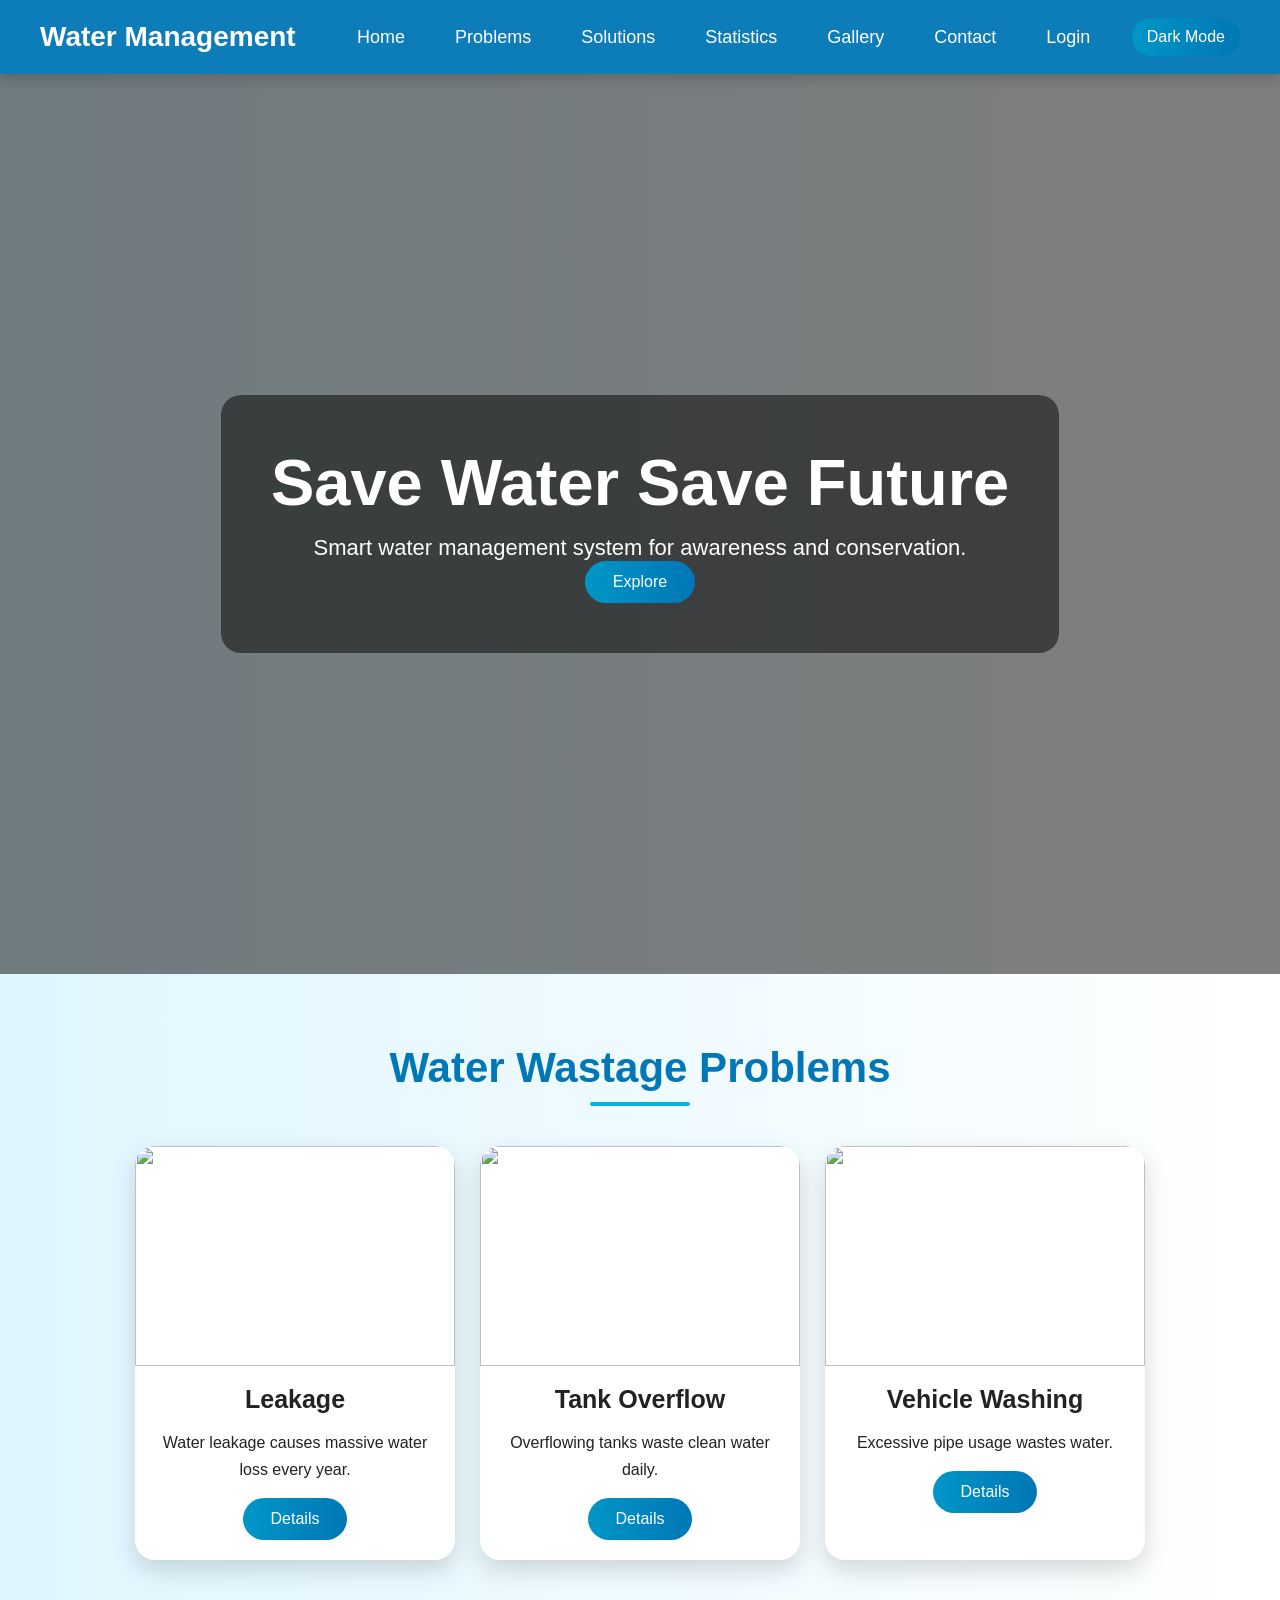
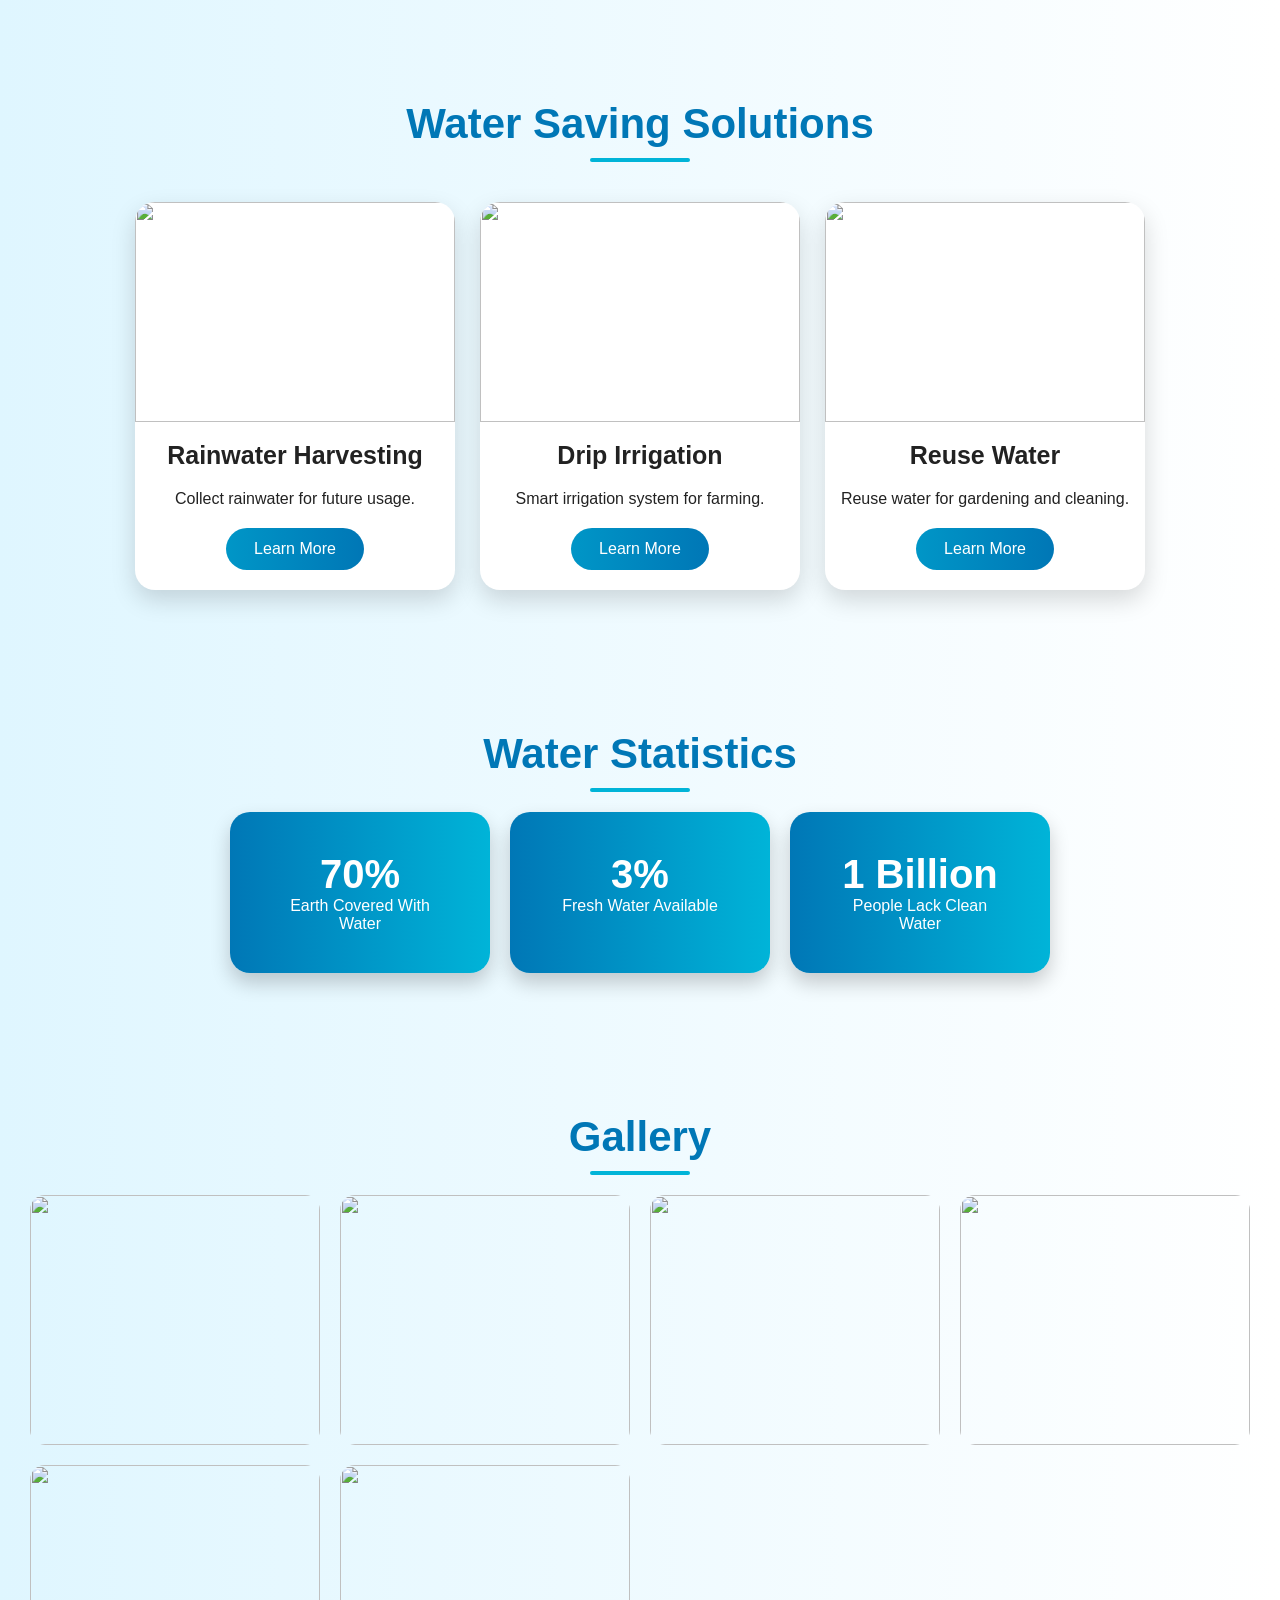
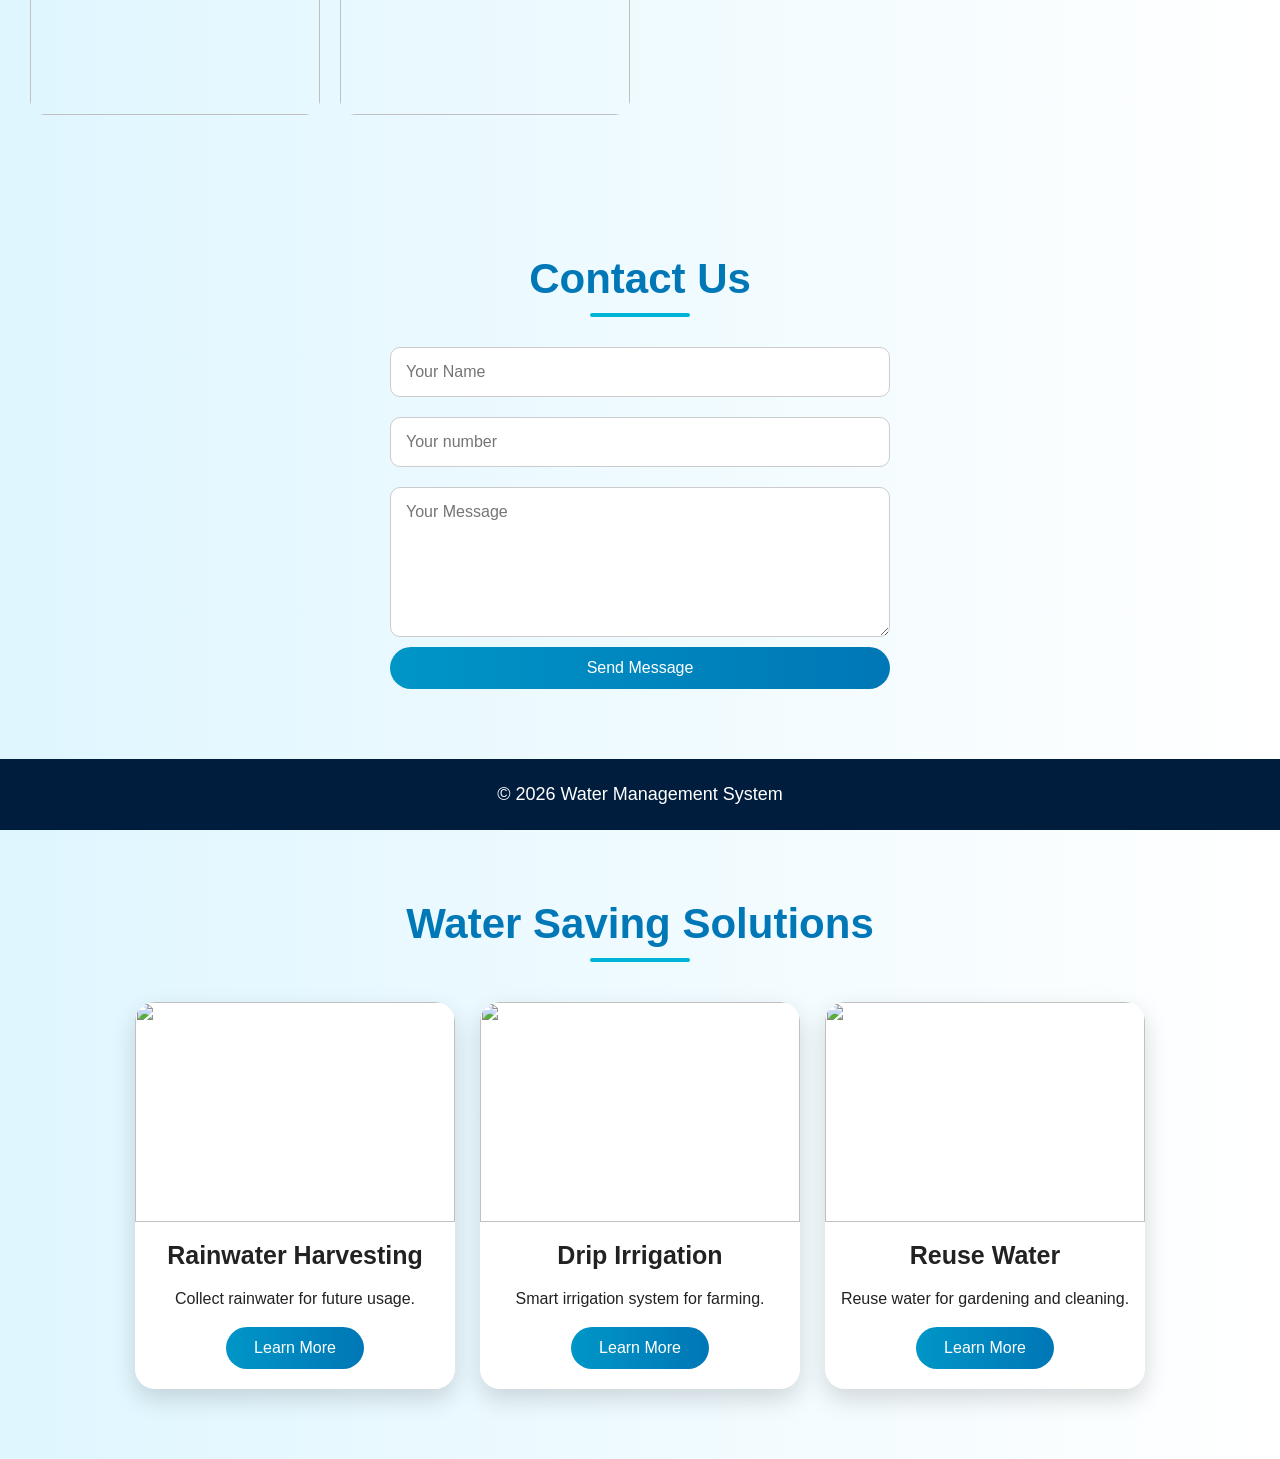
==== index.html @ a1041eaf "Add files via upload" ====
<!DOCTYPE html>
<html lang="en">
<head>
    <meta charset="UTF-8">
    <meta name="viewport" content="width=device-width, initial-scale=1.0">
    <title>Advanced Water Management System</title>

    <link rel="stylesheet" href="style.css">
</head>
<body>

<header>

    <div class="logo">
        Water Management
    </div>

    <nav>
        <ul>
            <li><a href="#home">Home</a></li>
            <li><a href="#problems">Problems</a></li>
            <li><a href="#solutions">Solutions</a></li>
            <li><a href="#stats">Statistics</a></li>
            <li><a href="#gallery">Gallery</a></li>
            <li><a href="#contact">Contact</a></li>
            <li><a href="login.html">Login</a></li>
        </ul>
    </nav>

    <button id="darkBtn">
        Dark Mode
    </button>

</header>

<section id="home" class="hero">

    <div class="hero-text">

        <h1>Save Water Save Future</h1>

        <p>
            Smart water management system for awareness and conservation.
        </p>

        <button onclick="scrollToSection()">
            Explore
        </button>

    </div>

</section>

<section id="problems">

    <h2>Water Wastage Problems</h2>

    <div class="cards">

        <div class="card">
            <img src="images/leakage.png">

            <h3>Leakage</h3>

            <p>
                Water leakage causes massive water loss every year.
            </p>

<a href="leakage.html">
    <button>Details</button>
</a>
        </div>

        <div class="card">
            <img src="images/overflow.png">

            <h3>Tank Overflow</h3>

            <p>
                Overflowing tanks waste clean water daily.
            </p>
<a href="overflow.html">
    <button>Details</button>
</a>
        </div>

        <div class="card">
            <img src="images/carwash.png">

            <h3>Vehicle Washing</h3>

            <p>
                Excessive pipe usage wastes water.
            </p>

        <a href="carwash.html">
    <button>Details</button>
</a>    
        </div>

    </div>

</section>
<section id="solutions">

    <h2>Water Saving Solutions</h2>

    <div class="cards">

        <div class="card">

            <img src="images/rainwater.png">

            <h3>Rainwater Harvesting</h3>

            <p>
                Collect rainwater for future usage.
            </p>

            <a href="rainwater.html">
                <button>Learn More</button>
            </a>

        </div>

        <div class="card">

            <img src="images/drip.png">

            <h3>Drip Irrigation</h3>

            <p>
                Smart irrigation system for farming.
            </p>

            <a href="drip.html">
                <button>Learn More</button>
            </a>

        </div>

        <div class="card">

            <img src="images/reuse.png">

            <h3>Reuse Water</h3>

            <p>
                Reuse water for gardening and cleaning.
            </p>

            <a href="reuse.html">
                <button>Learn More</button>
            </a>

        </div>

    </div>

</section>
<section id="stats">

    <h2>Water Statistics</h2>

    <div class="stats-container">

        <div class="stat-box">
            <h3>70%</h3>
            <p>Earth Covered With Water</p>
        </div>

        <div class="stat-box">
            <h3>3%</h3>
            <p>Fresh Water Available</p>
        </div>

        <div class="stat-box">
            <h3>1 Billion</h3>
            <p>People Lack Clean Water</p>
        </div>

    </div>

</section>

<section id="gallery">

    <h2>Gallery</h2>

    <div class="gallery">

        <img src="images/gallery1.png" onclick="openImage(this.src)">
        <img src="images/gallery2.png" onclick="openImage(this.src)">
        <img src="images/gallery3.png" onclick="openImage(this.src)">
        <img src="images/gallery4.png" onclick="openImage(this.src)">
        <img src="images/gallery5.png" onclick="openImage(this.src)">
        <img src="images/gallery6.png" onclick="openImage(this.src)">

    </div>

</section>

<section id="contact">

    <h2>Contact Us</h2>

    <form>

        <input type="text" placeholder="Your Name">

        <input type="number" placeholder="Your number">

        <textarea placeholder="Your Message"></textarea>

        <button type="submit">
            Send Message
        </button>

    </form>

</section>

<div id="imagePopup" onclick="closeImage()">

    <span onclick="closeImage()">
        ×
    </span>

    <img id="popupImg" onclick="event.stopPropagation()">

</div>

<footer>

    <p>
        © 2026 Water Management System
    </p>

</footer>

<script src="script.js"></script>

</body>
</html>
<section id="solutions">

    <h2>Water Saving Solutions</h2>

    <div class="cards">

        <!-- Rainwater Harvesting -->
        <div class="card">

            <img src="images/rainwater.png">

            <h3>Rainwater Harvesting</h3>

            <p>
                Collect rainwater for future usage.
            </p>

            <a href="https://youtu.be/EYj2FfL9QoA" target="_blank">
                <button>Learn More</button>
            </a>

        </div>

        <!-- Drip Irrigation -->
        <div class="card">

            <img src="images/drip.png">

            <h3>Drip Irrigation</h3>

            <p>
                Smart irrigation system for farming.
            </p>

            <a href="https://youtu.be/p-n2g36b-IE" target="_blank">
                <button>Learn More</button>
            </a>

        </div>

        <!-- Reuse Water -->
        <div class="card">

            <img src="images/reuse.png">

            <h3>Reuse Water</h3>

            <p>
                Reuse water for gardening and cleaning.
            </p>

            <a href="https://youtu.be/87s1Qg0A6V8" target="_blank">
                <button>Learn More</button>
            </a>

        </div>

    </div>

</section>
---- style.css ----
/* =========================
   GLOBAL STYLES
========================= */

*{
    margin:0;
    padding:0;
    box-sizing:border-box;
    font-family:Arial;
}

html{
    scroll-behavior:smooth;
}

body{
    background:linear-gradient(to right,#dff6ff,#ffffff);
    color:#222;
    transition:0.5s;
}

/* =========================
   DARK MODE
========================= */

.dark{
    background:#121212;
    color:white;
}

.dark .card{
    background:#1e1e1e;2
    color:white;
}

.dark .stat-box{
    background:linear-gradient(to right,#222,#333);
}

.dark header{
    background:#111;
}

.dark footer{
    background:#000;
}

.dark form input,
.dark form textarea{
    background:#222;
    color:white;
    border:1px solid #555;
}

.dark .login-box{
    background:#1e1e1e;
    color:white;
}

.dark .dash-card{
    background:#222;
}

.dark section h2{
    color:#4cc9f0;
}

/* =========================
   HEADER
========================= */

header{
    display:flex;
    justify-content:space-between;
    align-items:center;

    padding:18px 40px;

    background:rgba(0,119,182,0.95);

    backdrop-filter:blur(10px);

    position:sticky;
    top:0;
    z-index:1000;

    box-shadow:0 4px 15px rgba(0,0,0,0.2);
}

.logo{
    color:white;
    font-size:28px;
    font-weight:bold;
}

nav ul{
    display:flex;
    list-style:none;
}

nav ul li{
    margin-left:20px;
}

nav ul li a{
    text-decoration:none;
    color:white;
    font-size:18px;
    padding:8px 15px;
    border-radius:5px;
    transition:0.4s;
}

nav ul li a:hover{
    background:white;
    color:#0077b6;
}

#darkBtn{
    padding:10px 15px;
    border:none;
    border-radius:20px;
    cursor:pointer;
}

/* =========================
   HERO SECTION
========================= */

.hero{
    height:100vh;

    background:
    linear-gradient(rgba(0,0,0,0.5),rgba(0,0,0,0.5)),
    url('images/waterbg.png');

    background-size:cover;
    background-position:center;

    display:flex;
    justify-content:center;
    align-items:center;
    text-align:center;
}

.hero-text{
    background:rgba(0,0,0,0.5);
    padding:50px;
    border-radius:20px;
    color:white;
}

.hero-text h1{
    font-size:65px;
    animation:slideDown 2s ease;
}

.hero-text p{
    margin-top:15px;
    font-size:22px;
    animation:fadeIn 3s ease;
}

/* =========================
   ANIMATIONS
========================= */

@keyframes slideDown{

    from{
        transform:translateY(-50px);
        opacity:0;
    }

    to{
        transform:translateY(0);
        opacity:1;
    }
}

@keyframes fadeIn{

    from{
        opacity:0;
    }

    to{
        opacity:1;
    }
}

/* =========================
   BUTTONS
========================= */

button{
    padding:12px 28px;
    border:none;
    border-radius:30px;

    background:linear-gradient(to right,#0096c7,#0077b6);

    color:white;
    font-size:16px;

    cursor:pointer;

    transition:0.4s;
}

button:hover{
    transform:scale(1.08);

    background:
    linear-gradient(to right,#0077b6,#023e8a);
}

/* =========================
   SECTION
========================= */

section{
    padding:70px 30px;
    text-align:center;
}

section h2{
    font-size:42px;
    margin-bottom:20px;
    color:#0077b6;
    position:relative;
}

section h2::after{
    content:'';
    width:100px;
    height:4px;
    background:#00b4d8;
    display:block;
    margin:10px auto;
    border-radius:10px;
}

/* =========================
   CARDS
========================= */

.cards{
    display:flex;
    justify-content:center;
    flex-wrap:wrap;
    gap:25px;
    margin-top:40px;
}

.card{
    width:320px;
    background:white;
    border-radius:20px;
    overflow:hidden;

    box-shadow:0 10px 25px rgba(0,0,0,0.15);

    transition:0.5s;
}

.card:hover{
    transform:translateY(-15px) scale(1.03);
}

.card img{
    width:100%;
    height:220px;
    object-fit:cover;
}

.card h3{
    margin-top:15px;
    font-size:25px;
}

.card p{
    padding:15px;
    line-height:1.7;
}

.card button{
    margin-bottom:20px;
}

/* =========================
   STATISTICS
========================= */

.stats-container{
    display:flex;
    justify-content:center;
    gap:20px;
    flex-wrap:wrap;
}

.stat-box{
    background:
    linear-gradient(to right,#0077b6,#00b4d8);

    color:white;

    padding:40px;
    width:260px;

    border-radius:20px;

    box-shadow:0 10px 20px rgba(0,0,0,0.2);

    transition:0.4s;
}

.stat-box:hover{
    transform:translateY(-10px);
}

.stat-box h3{
    font-size:40px;
}

/* =========================
   GALLERY
========================= */

.gallery{
    display:grid;

    grid-template-columns:
    repeat(auto-fit,minmax(250px,1fr));

    gap:20px;
}

.gallery img{
    width:100%;
    height:250px;

    object-fit:cover;

    border-radius:15px;

    cursor:pointer;

    transition:0.5s;
}

.gallery img:hover{
    transform:scale(1.08);

    box-shadow:0 10px 20px rgba(0,0,0,0.3);
}

/* =========================
   CONTACT FORM
========================= */

form{
    max-width:500px;
    margin:auto;

    display:flex;
    flex-direction:column;
}

form input,
form textarea{
    margin:10px 0;
    padding:15px;

    border-radius:10px;
    border:1px solid #ccc;

    font-size:16px;
}

form textarea{
    height:150px;
}

/* =========================
   FOOTER
========================= */

footer{
    background:#001d3d;
    color:white;

    text-align:center;

    padding:25px;

    font-size:18px;
}

/* =========================
   IMAGE POPUP
========================= */

#imagePopup{
    position:fixed;
    top:0;
    left:0;

    width:100%;
    height:100%;

    background:rgba(0,0,0,0.9);

    display:none;

    justify-content:center;
    align-items:center;
}

#imagePopup img{
    width:70%;
    border-radius:20px;
}

#imagePopup span{
    position:absolute;
    top:20px;
    right:40px;

    font-size:45px;
    color:white;

    cursor:pointer;
}

/* =========================
   DETAILS PAGE
========================= */

.details-page{
    padding:50px;
    text-align:center;
}

.details-img{
    width:400px;
    max-width:100%;

    margin:20px 0;

    border-radius:20px;

    box-shadow:0 10px 20px rgba(0,0,0,0.2);
}

.details-page p{
    max-width:900px;
    margin:auto;

    line-height:1.8;
    font-size:20px;
}

.details-page ul{
    margin-top:20px;
    list-style:none;
}

.details-page ul li{
    margin:10px 0;
    font-size:20px;
}

/* =========================
   LOGIN PAGE
========================= */

.login-body{
    display:flex;
    justify-content:center;
    align-items:center;

    height:100vh;

    background:#0077b6;
}

.login-box{
    background:white;

    padding:40px;

    width:350px;

    border-radius:20px;

    box-shadow:0 10px 25px rgba(0,0,0,0.2);
}

.login-box h2{
    margin-bottom:20px;
}

.login-box input{
    width:100%;
    padding:12px;
    margin:10px 0;
}

/* =========================
   DASHBOARD
========================= */

.dashboard{
    padding:50px;
    text-align:center;
}

.dashboard-cards{
    display:flex;
    justify-content:center;
    gap:20px;
    flex-wrap:wrap;
    margin-top:30px;
}

.dash-card{
    background:#0077b6;
    color:white;

    width:250px;

    padding:40px;

    border-radius:20px;

    box-shadow:0 10px 20px rgba(0,0,0,0.2);
}

/* =========================
   RESPONSIVE
========================= */

@media(max-width:768px){

    header{
        flex-direction:column;
    }

    nav ul{
        flex-wrap:wrap;
        justify-content:center;
        margin:15px 0;
    }

    .hero-text h1{
        font-size:40px;
    }

    .hero-text p{
        font-size:18px;
    }

    .card{
        width:100%;
    }

    #imagePopup img{
        width:90%;
    }
}
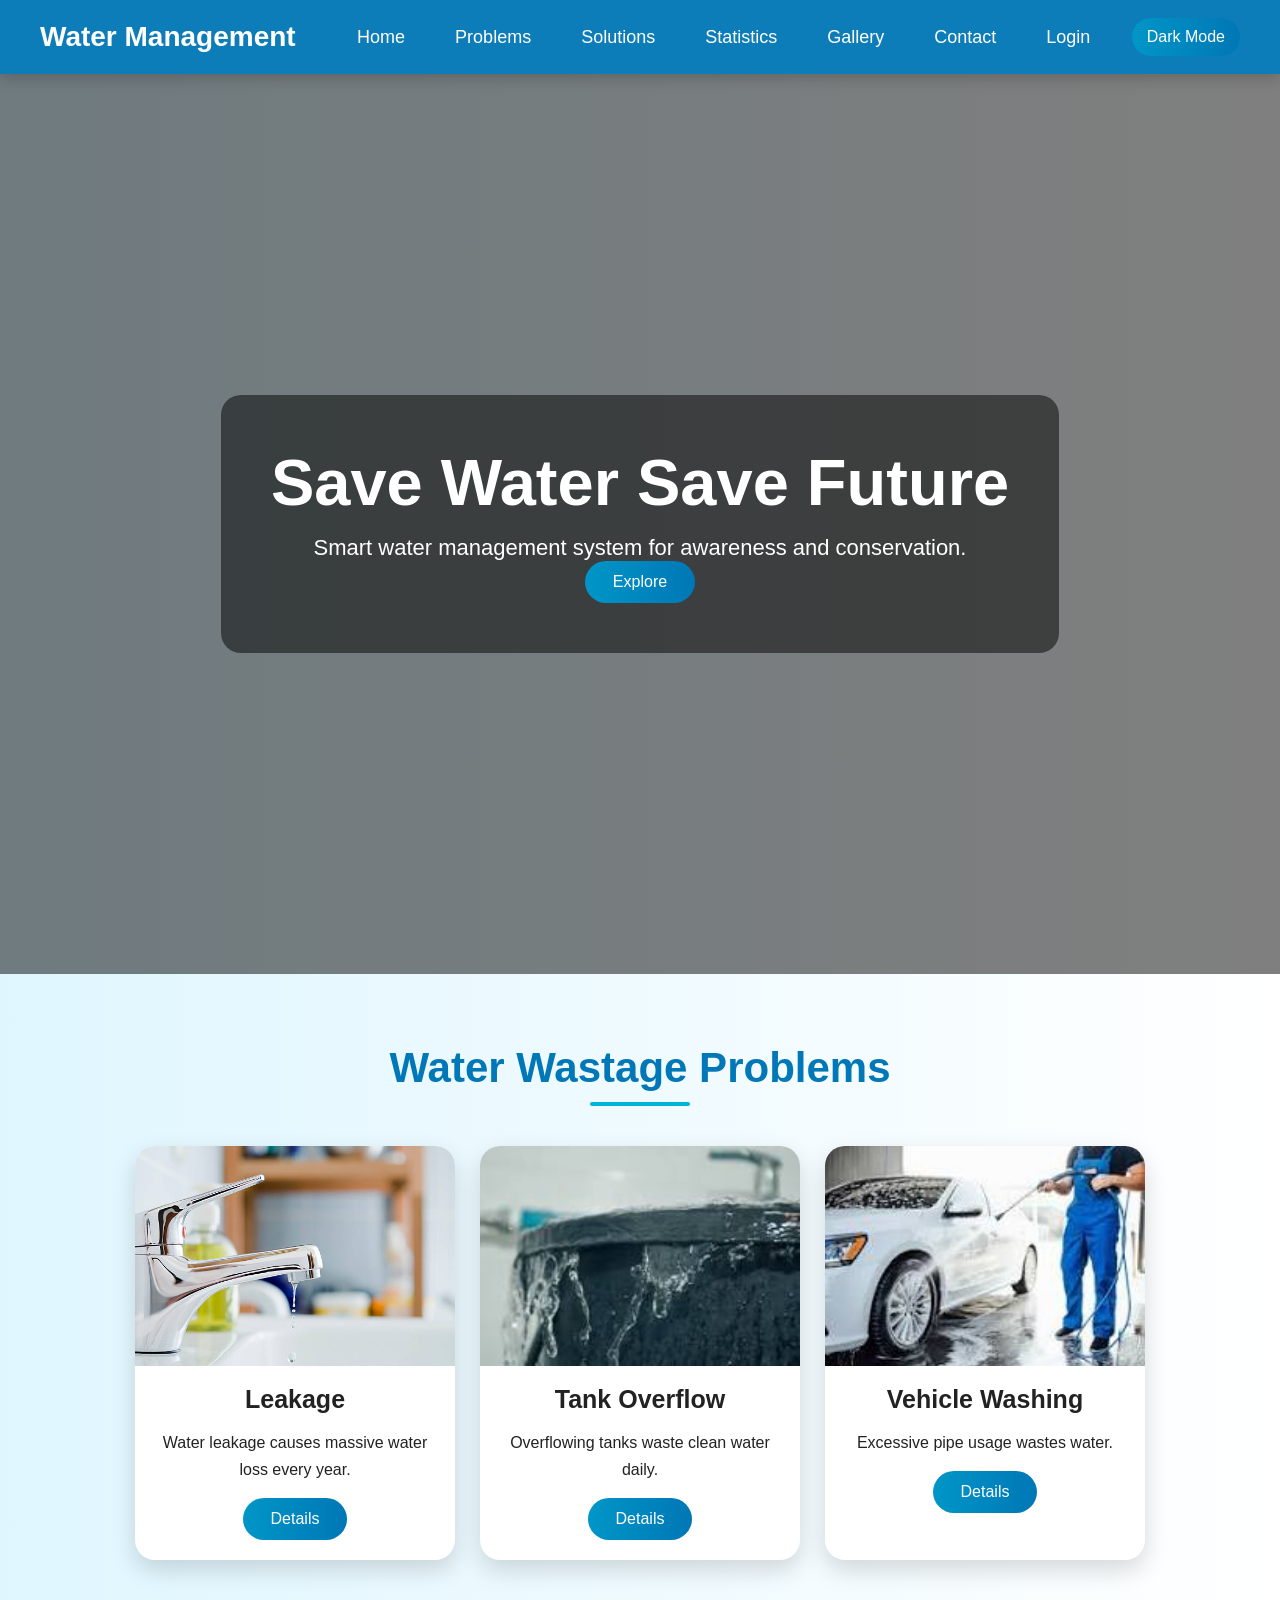
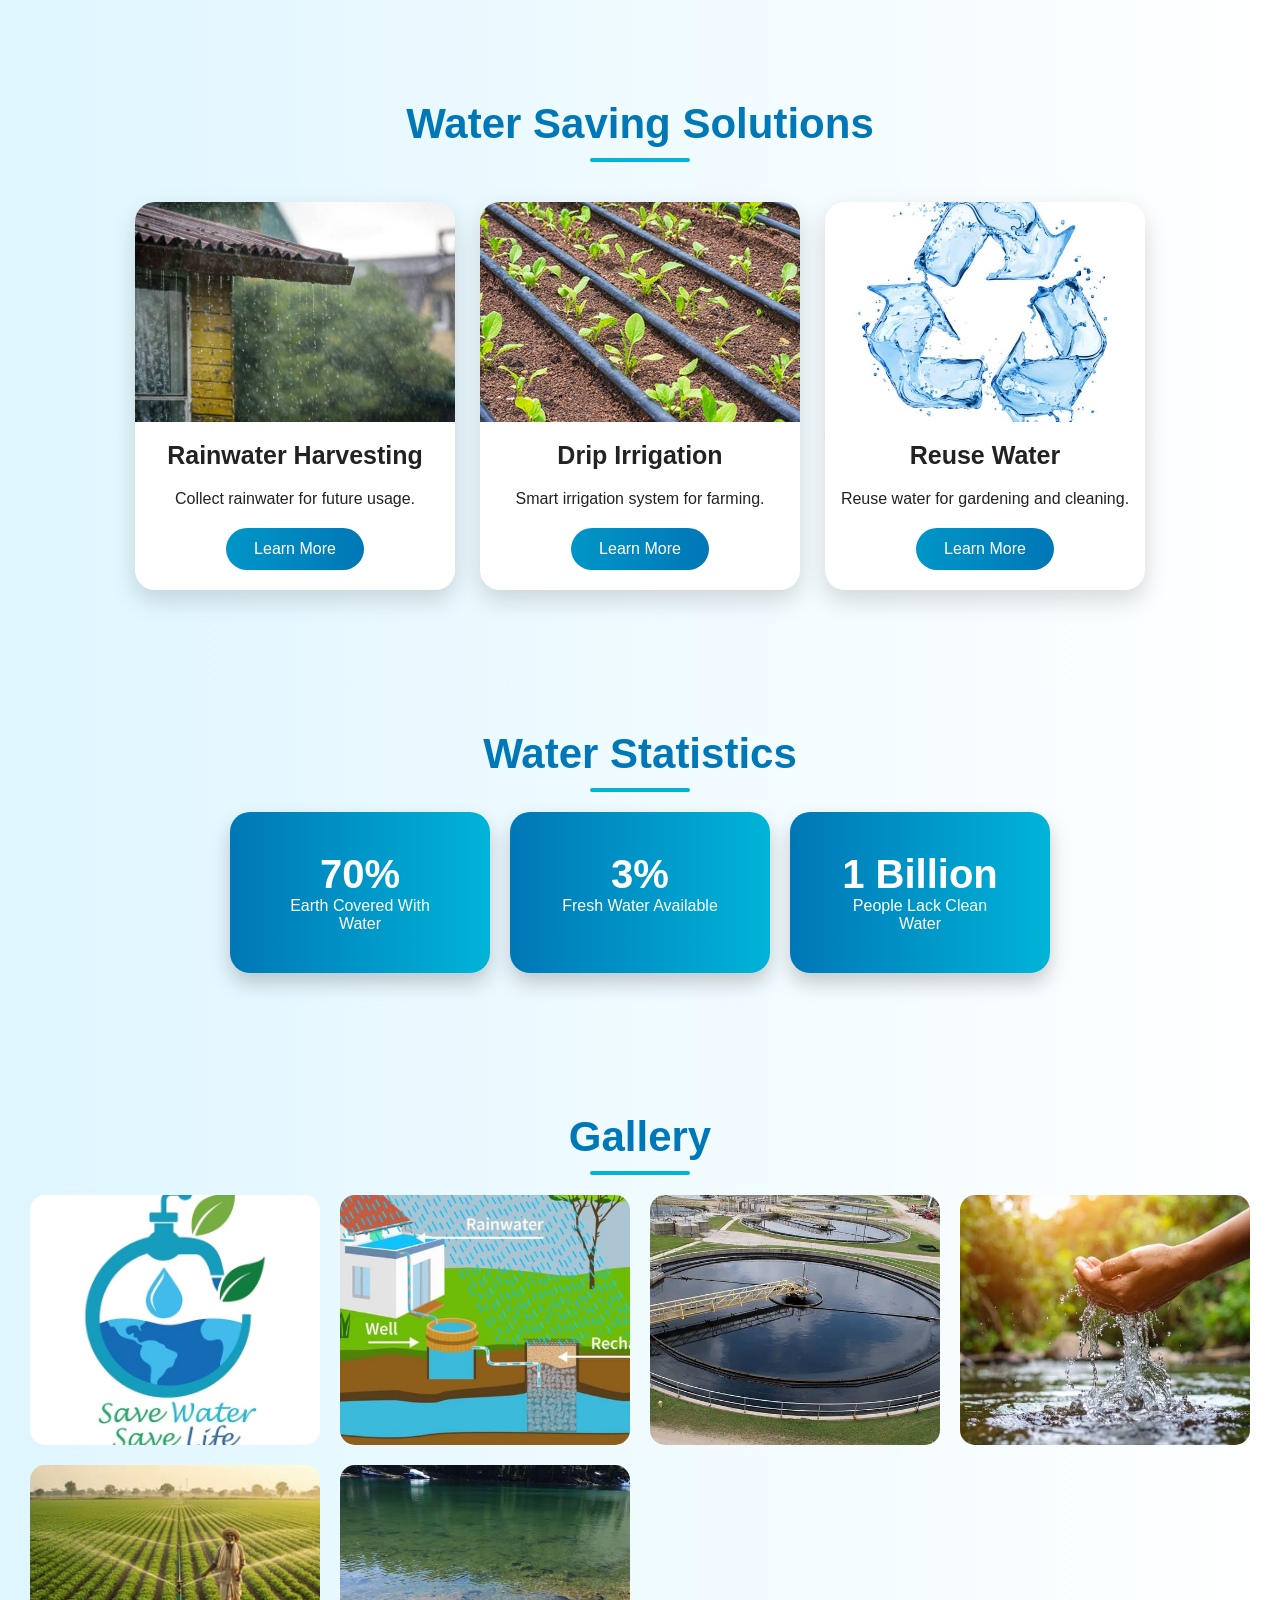
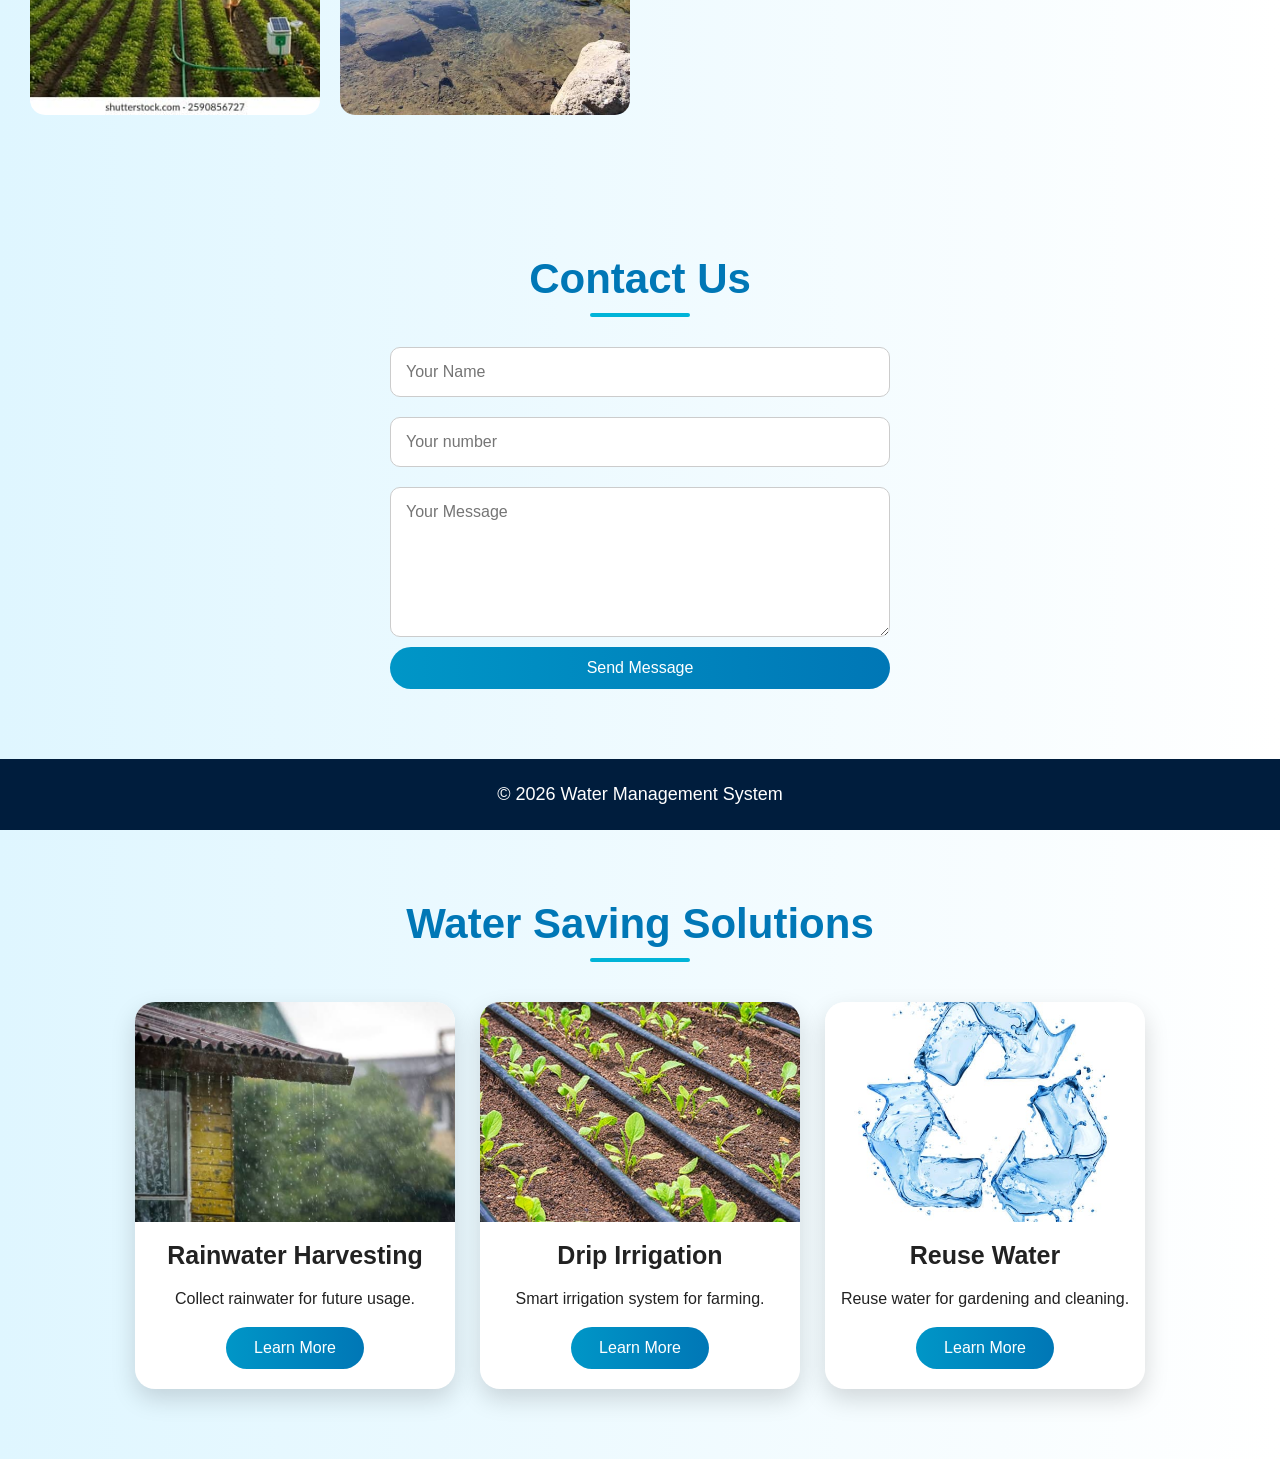
==== commit b04a40a6: "Enhance solutions section with video links Updated the solutions section with links to YouTube video" ====
--- a/index.html
+++ b/index.html
@@ -58,7 +58,7 @@
     <div class="cards">
 
         <div class="card">
-            <img src="images/leakage.png">
+            <img src="leakage.png">
 
             <h3>Leakage</h3>
 
@@ -72,7 +72,7 @@
         </div>
 
         <div class="card">
-            <img src="images/overflow.png">
+            <img src="overflow.png">
 
             <h3>Tank Overflow</h3>
 
@@ -85,7 +85,7 @@
         </div>
 
         <div class="card">
-            <img src="images/carwash.png">
+            <img src="carwash.png">
 
             <h3>Vehicle Washing</h3>
 
@@ -109,7 +109,7 @@
 
         <div class="card">
 
-            <img src="images/rainwater.png">
+            <img src="rainwater.png">
 
             <h3>Rainwater Harvesting</h3>
 
@@ -125,7 +125,7 @@
 
         <div class="card">
 
-            <img src="images/drip.png">
+            <img src="drip.png">
 
             <h3>Drip Irrigation</h3>
 
@@ -141,7 +141,7 @@
 
         <div class="card">
 
-            <img src="images/reuse.png">
+            <img src="reuse.png">
 
             <h3>Reuse Water</h3>
 
@@ -189,12 +189,12 @@
 
     <div class="gallery">
 
-        <img src="images/gallery1.png" onclick="openImage(this.src)">
-        <img src="images/gallery2.png" onclick="openImage(this.src)">
-        <img src="images/gallery3.png" onclick="openImage(this.src)">
-        <img src="images/gallery4.png" onclick="openImage(this.src)">
-        <img src="images/gallery5.png" onclick="openImage(this.src)">
-        <img src="images/gallery6.png" onclick="openImage(this.src)">
+        <img src="gallery1.png" onclick="openImage(this.src)">
+        <img src="gallery2.png" onclick="openImage(this.src)">
+        <img src="gallery3.png" onclick="openImage(this.src)">
+        <img src="gallery4.png" onclick="openImage(this.src)">
+        <img src="gallery5.png" onclick="openImage(this.src)">
+        <img src="gallery6.png" onclick="openImage(this.src)">
 
     </div>
 
@@ -251,7 +251,7 @@
         <!-- Rainwater Harvesting -->
         <div class="card">
 
-            <img src="images/rainwater.png">
+            <img src="rainwater.png">
 
             <h3>Rainwater Harvesting</h3>
 
@@ -268,7 +268,7 @@
         <!-- Drip Irrigation -->
         <div class="card">
 
-            <img src="images/drip.png">
+            <img src="drip.png">
 
             <h3>Drip Irrigation</h3>
 
@@ -285,7 +285,7 @@
         <!-- Reuse Water -->
         <div class="card">
 
-            <img src="images/reuse.png">
+            <img src="reuse.png">
 
             <h3>Reuse Water</h3>
 
@@ -301,4 +301,4 @@
 
     </div>
 
-</section>+</section>
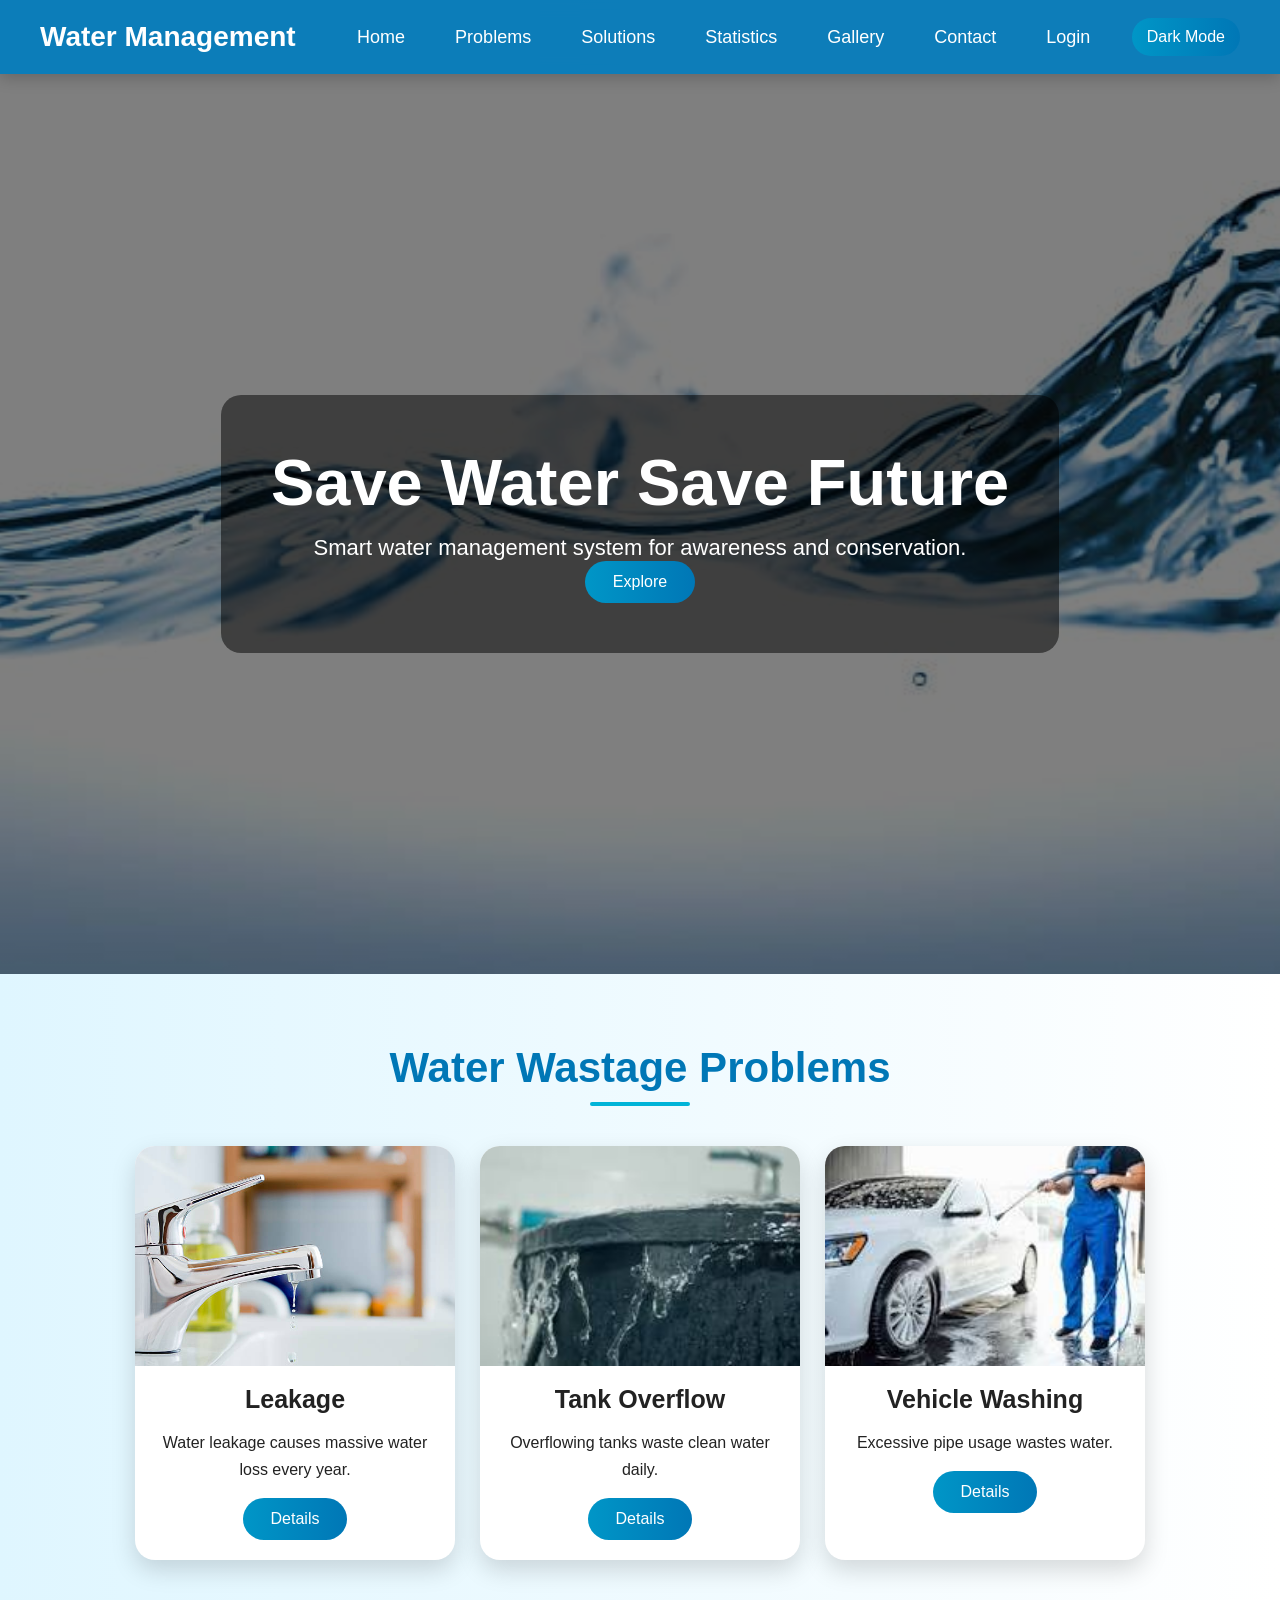
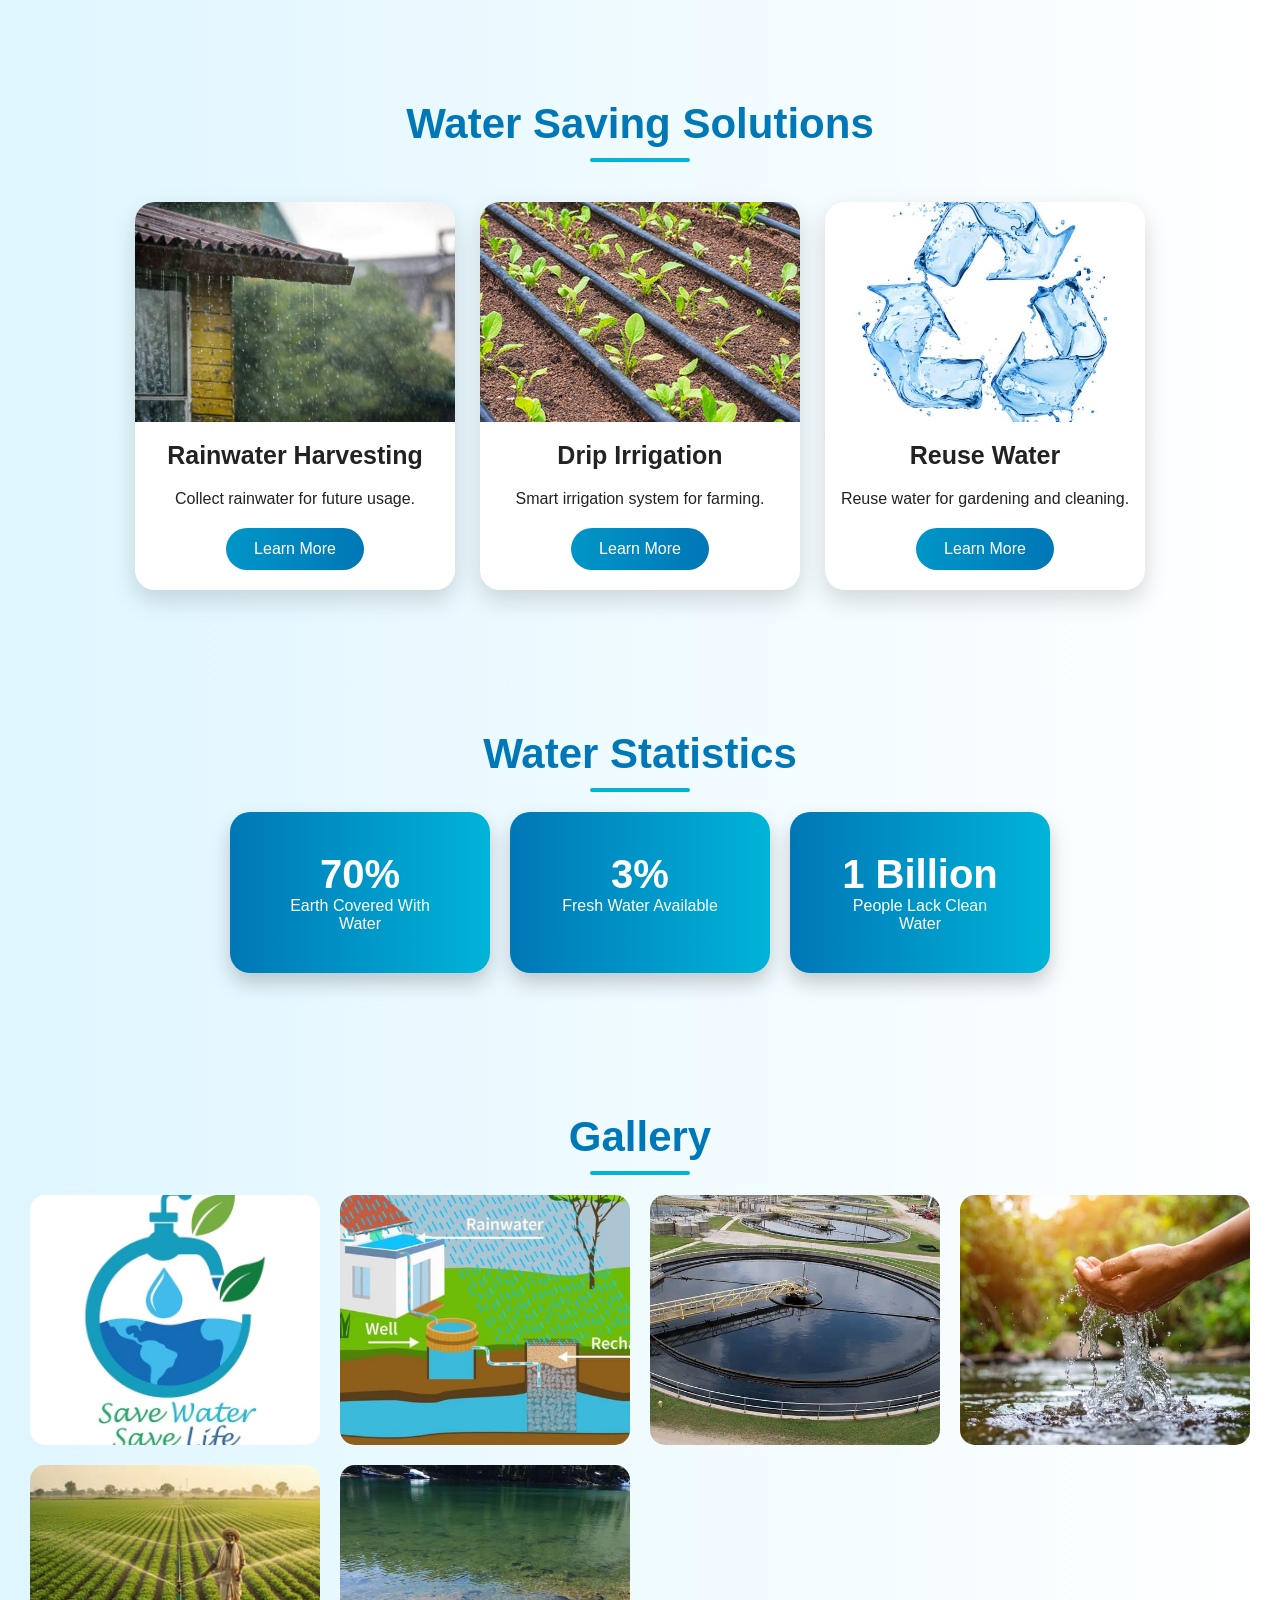
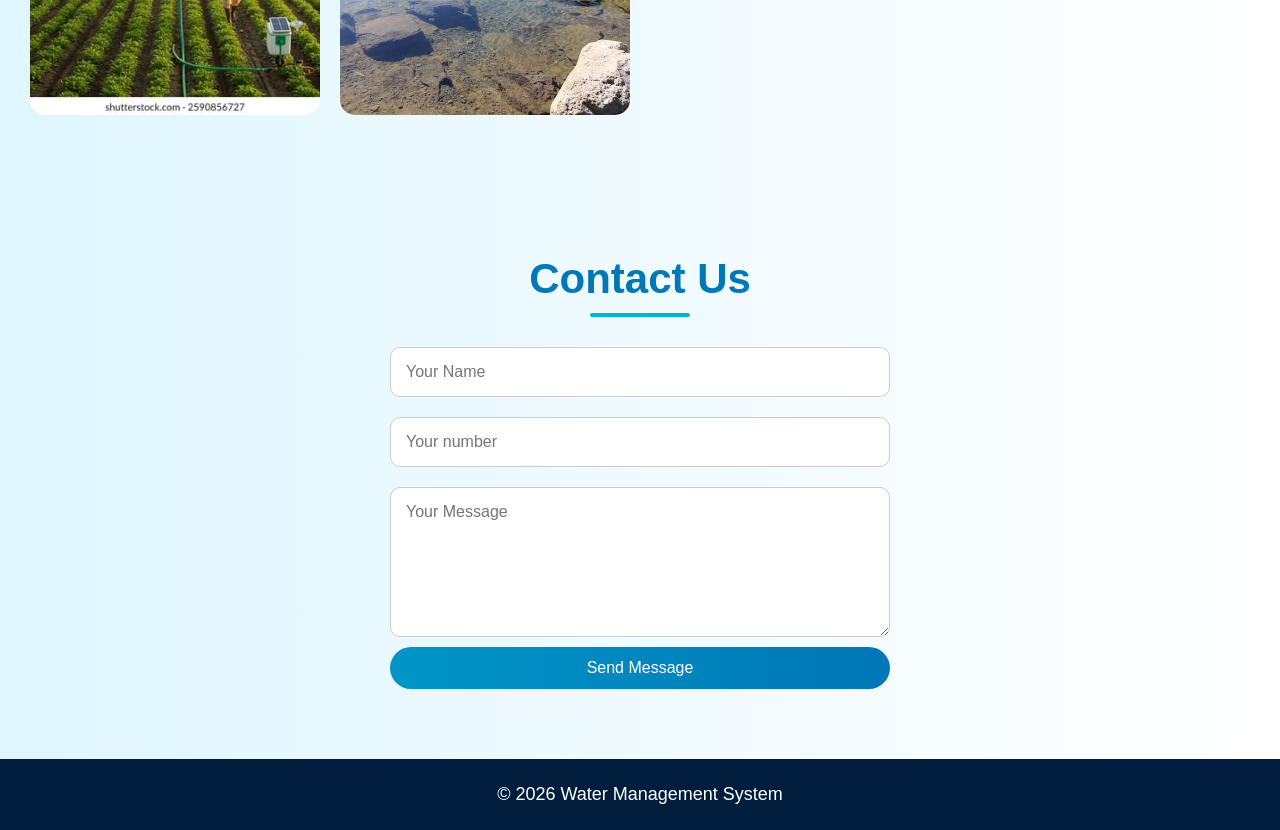
==== commit 5134f000: "Update index.html" ====
--- a/index.html
+++ b/index.html
@@ -242,63 +242,3 @@
 
 </body>
 </html>
-<section id="solutions">
-
-    <h2>Water Saving Solutions</h2>
-
-    <div class="cards">
-
-        <!-- Rainwater Harvesting -->
-        <div class="card">
-
-            <img src="rainwater.png">
-
-            <h3>Rainwater Harvesting</h3>
-
-            <p>
-                Collect rainwater for future usage.
-            </p>
-
-            <a href="https://youtu.be/EYj2FfL9QoA" target="_blank">
-                <button>Learn More</button>
-            </a>
-
-        </div>
-
-        <!-- Drip Irrigation -->
-        <div class="card">
-
-            <img src="drip.png">
-
-            <h3>Drip Irrigation</h3>
-
-            <p>
-                Smart irrigation system for farming.
-            </p>
-
-            <a href="https://youtu.be/p-n2g36b-IE" target="_blank">
-                <button>Learn More</button>
-            </a>
-
-        </div>
-
-        <!-- Reuse Water -->
-        <div class="card">
-
-            <img src="reuse.png">
-
-            <h3>Reuse Water</h3>
-
-            <p>
-                Reuse water for gardening and cleaning.
-            </p>
-
-            <a href="https://youtu.be/87s1Qg0A6V8" target="_blank">
-                <button>Learn More</button>
-            </a>
-
-        </div>
-
-    </div>
-
-</section>
--- a/style.css
+++ b/style.css
@@ -132,10 +132,11 @@
 
     background:
     linear-gradient(rgba(0,0,0,0.5),rgba(0,0,0,0.5)),
-    url('images/waterbg.png');
+    url("waterbg.png");
 
     background-size:cover;
     background-position:center;
+    background-repeat:no-repeat;
 
     display:flex;
     justify-content:center;
@@ -568,4 +569,4 @@
     #imagePopup img{
         width:90%;
     }
-}+}
